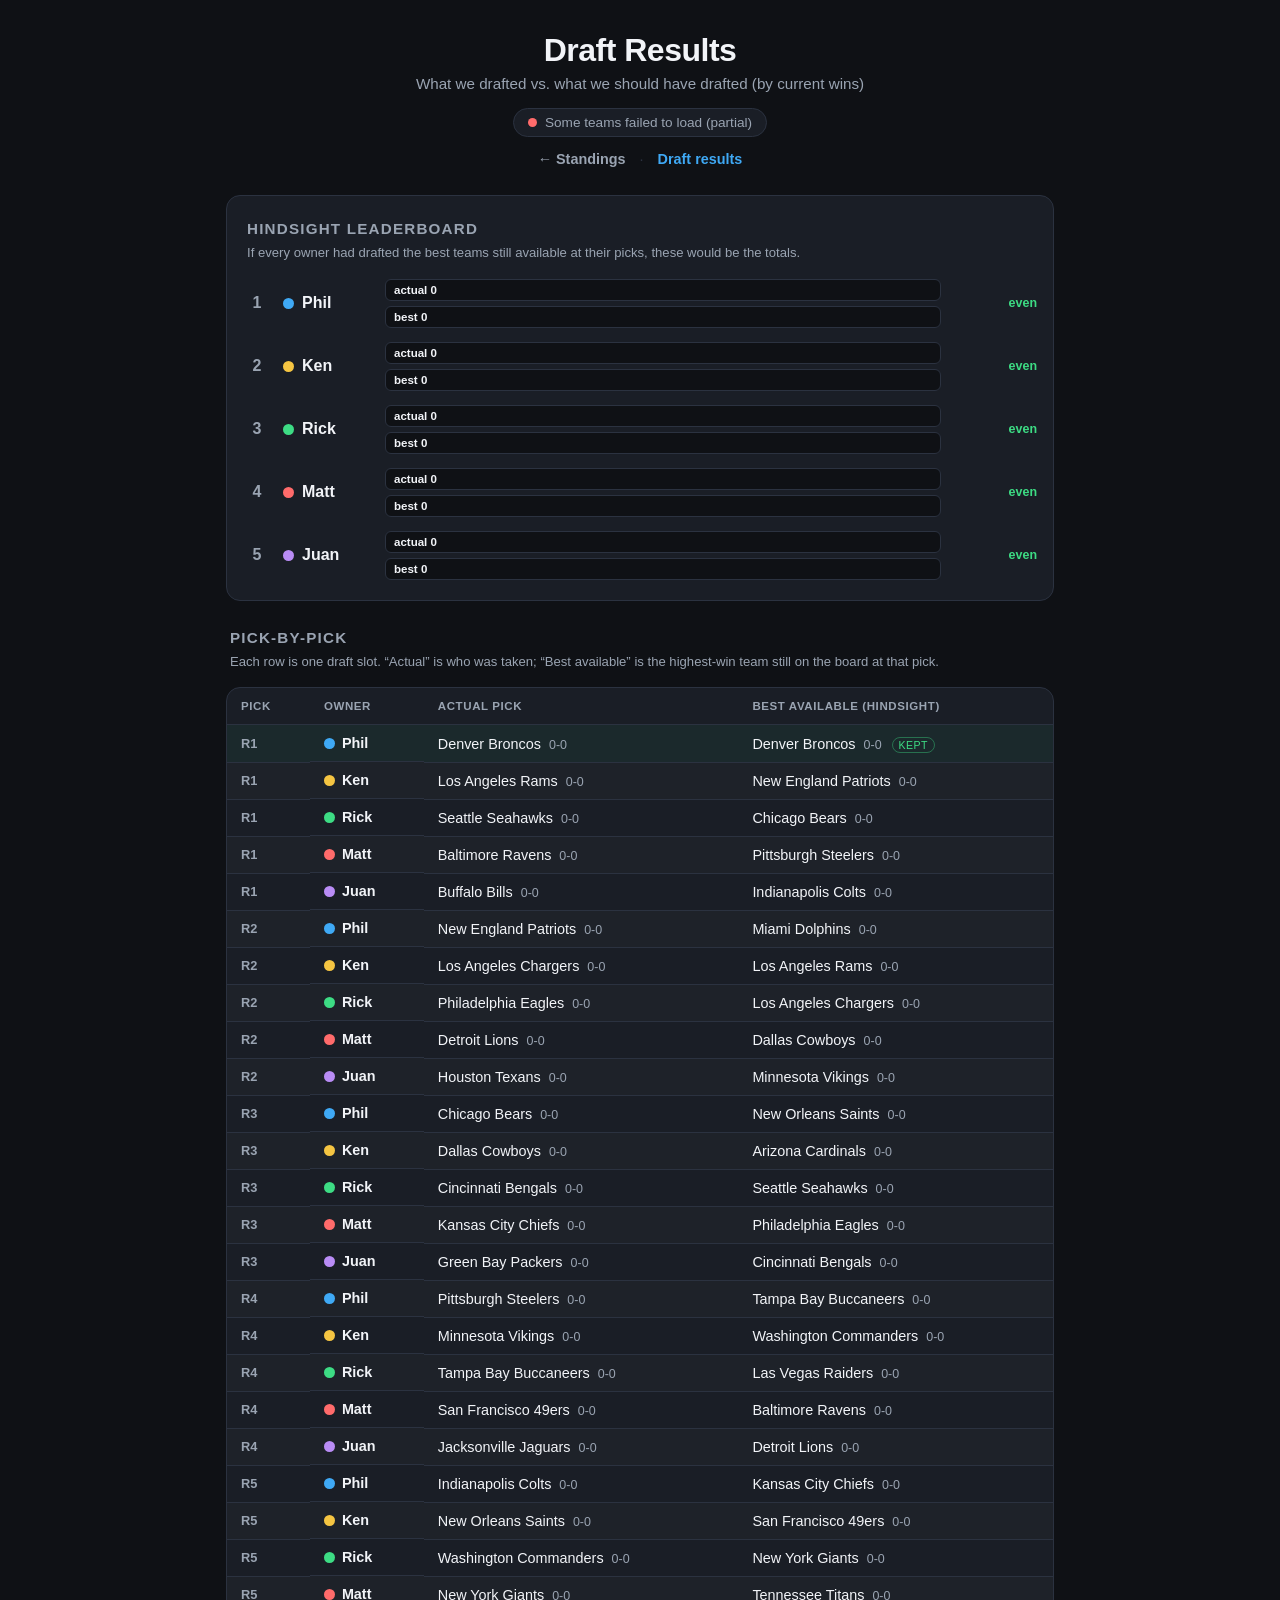
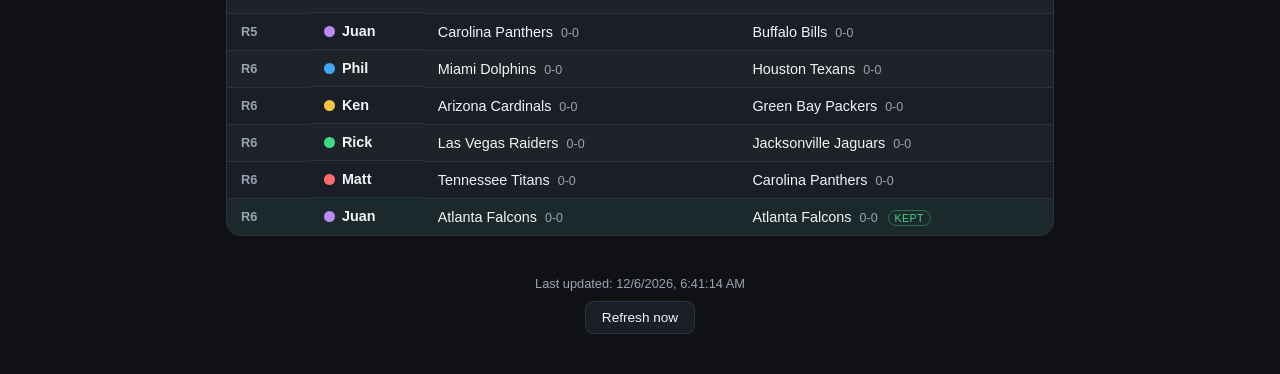
==== draft.html @ 3d4bad56 "Add draft results page (actual vs. hindsight best-available) - New draft.html/draft.js: pick-by-pick" ====
<!DOCTYPE html>
<html lang="en">
<head>
  <meta charset="UTF-8" />
  <meta name="viewport" content="width=device-width, initial-scale=1.0" />
  <title>NFL Wins Pool – Draft Results</title>
  <link rel="stylesheet" href="styles.css" />
</head>
<body>
  <header class="page-header">
    <h1>Draft Results</h1>
    <p class="subtitle">What we drafted vs. what we should have drafted (by current wins)</p>
    <div class="status" id="status">
      <span class="dot" id="statusDot"></span>
      <span id="statusText">Loading…</span>
    </div>
    <p class="nav-links">
      <a href="index.html">&larr; Standings</a>
      <span class="nav-sep">·</span>
      <a href="draft.html" class="active">Draft results</a>
    </p>
  </header>

  <main>
    <section class="chart-section">
      <h2 class="section-title">Hindsight leaderboard</h2>
      <p class="section-hint">
        If every owner had drafted the best teams still available at their
        picks, these would be the totals.
      </p>
      <div id="hindsightSummary" class="hindsight-summary"></div>
    </section>

    <h2 class="section-title standings-title">Pick-by-pick</h2>
    <p class="section-hint">
      Each row is one draft slot. “Actual” is who was taken; “Best available”
      is the highest-win team still on the board at that pick.
    </p>
    <div id="draftTable" class="draft-table-wrap"></div>
  </main>

  <footer class="page-footer">
    <span id="updated">—</span>
    <button id="refreshBtn" type="button">Refresh now</button>
  </footer>

  <script src="draft.js"></script>
</body>
</html>
---- styles.css ----
:root {
  --bg: #0f1115;
  --card: #1a1e26;
  --card-alt: #222834;
  --text: #f2f4f8;
  --muted: #9aa4b2;
  --accent: #3fa9f5;
  --gold: #f5c542;
  --silver: #c0c8d2;
  --bronze: #cd8b52;
  --win: #3ddc84;
  --loss: #ff6b6b;
  --tie: #d0a300;
  --border: #2b3240;
}

* { box-sizing: border-box; }

body {
  margin: 0;
  font-family: -apple-system, BlinkMacSystemFont, "Segoe UI", Roboto, Helvetica, Arial, sans-serif;
  background: var(--bg);
  color: var(--text);
  -webkit-font-smoothing: antialiased;
}

.page-header {
  text-align: center;
  padding: 32px 16px 12px;
}

.page-header h1 {
  margin: 0;
  font-size: 2rem;
  letter-spacing: -0.5px;
}

.subtitle {
  color: var(--muted);
  margin: 6px 0 16px;
  font-size: 0.95rem;
}

.status {
  display: inline-flex;
  align-items: center;
  gap: 8px;
  font-size: 0.85rem;
  color: var(--muted);
  background: var(--card);
  padding: 6px 14px;
  border-radius: 999px;
  border: 1px solid var(--border);
}

.dot {
  width: 9px;
  height: 9px;
  border-radius: 50%;
  background: var(--muted);
}
.dot.live { background: var(--win); box-shadow: 0 0 8px var(--win); }
.dot.error { background: var(--loss); }
.dot.loading { background: var(--tie); animation: pulse 1s infinite; }

@keyframes pulse { 50% { opacity: 0.3; } }

main {
  max-width: 860px;
  margin: 0 auto;
  padding: 16px;
}

.standings {
  display: flex;
  flex-direction: column;
  gap: 12px;
}

.week-note {
  text-align: center;
  font-size: 0.78rem;
  color: var(--muted);
  text-transform: uppercase;
  letter-spacing: 1px;
  margin-bottom: 2px;
}

/* ---------- Chart ---------- */
.section-title {
  font-size: 0.95rem;
  text-transform: uppercase;
  letter-spacing: 1.2px;
  color: var(--muted);
  margin: 8px 4px 12px;
  font-weight: 600;
}
.standings-title { margin-top: 28px; }

.chart-section {
  background: var(--card);
  border: 1px solid var(--border);
  border-radius: 14px;
  padding: 16px 16px 20px;
  margin-bottom: 8px;
}

.chart-wrap {
  position: relative;
  width: 100%;
}

.chart-svg {
  width: 100%;
  height: auto;
  display: block;
  overflow: visible;
}

.axis-label {
  fill: var(--muted);
  font-size: 11px;
  font-family: inherit;
}

.chart-empty {
  color: var(--muted);
  font-size: 0.9rem;
  text-align: center;
  padding: 40px 20px;
}

.chart-legend {
  display: flex;
  flex-wrap: wrap;
  gap: 8px 18px;
  justify-content: center;
  margin-top: 16px;
}

.legend-item {
  display: inline-flex;
  align-items: center;
  gap: 7px;
  font-size: 0.85rem;
  color: var(--text);
}
.legend-swatch {
  width: 14px;
  height: 14px;
  border-radius: 4px;
  display: inline-block;
}

/* Tooltips over the chart */
.chart-tooltips {
  position: absolute;
  inset: 0;
  pointer-events: none;
}
.tt-col {
  position: absolute;
  top: 0;
  bottom: 0;
  width: 0;
  opacity: 0;
  transition: opacity 0.12s ease;
}
.tt-col.show { opacity: 1; }
.tt-box {
  position: absolute;
  top: 8px;
  left: 8px;
  background: rgba(15, 17, 21, 0.96);
  border: 1px solid var(--border);
  border-radius: 10px;
  padding: 8px 10px;
  min-width: 120px;
  box-shadow: 0 6px 24px rgba(0, 0, 0, 0.5);
  transform: translateX(-50%);
  white-space: nowrap;
}
.tt-title {
  font-size: 0.72rem;
  text-transform: uppercase;
  letter-spacing: 0.6px;
  color: var(--muted);
  margin-bottom: 5px;
}
.tt-row {
  display: flex;
  align-items: center;
  gap: 7px;
  font-size: 0.82rem;
  line-height: 1.5;
}
.tt-swatch {
  width: 9px;
  height: 9px;
  border-radius: 2px;
  flex: 0 0 auto;
}
.tt-name { flex: 1; }
.tt-val {
  font-weight: 700;
  font-variant-numeric: tabular-nums;
  padding-left: 8px;
}
rect.hit { cursor: crosshair; }

.card {
  background: var(--card);
  border: 1px solid var(--border);
  border-radius: 14px;
  overflow: hidden;
}

.row {
  display: grid;
  grid-template-columns: 48px 1fr auto auto;
  align-items: center;
  gap: 12px;
  padding: 16px 18px;
  cursor: pointer;
  user-select: none;
}

.row:hover { background: var(--card-alt); }

.rank {
  font-size: 1.15rem;
  font-weight: 700;
  color: var(--muted);
  text-align: center;
}
.rank.r1 { color: var(--gold); }
.rank.r2 { color: var(--silver); }
.rank.r3 { color: var(--bronze); }

.owner {
  display: flex;
  flex-direction: column;
  gap: 2px;
}
.owner-name {
  font-size: 1.2rem;
  font-weight: 600;
}
.owner-remaining {
  font-size: 0.75rem;
  color: var(--muted);
  font-weight: 500;
}

.wins {
  font-size: 1.5rem;
  font-weight: 800;
  color: var(--accent);
  font-variant-numeric: tabular-nums;
}
.wins .lbl {
  font-size: 0.7rem;
  font-weight: 600;
  color: var(--muted);
  text-transform: uppercase;
  letter-spacing: 0.5px;
  margin-left: 4px;
}

.chevron {
  color: var(--muted);
  transition: transform 0.2s ease;
  font-size: 0.8rem;
}
.card.open .chevron { transform: rotate(90deg); }

.teams {
  display: none;
  border-top: 1px solid var(--border);
  background: var(--bg);
}
.card.open .teams { display: block; }

.team {
  display: block;
  padding: 10px 18px 10px 66px;
  font-size: 0.95rem;
  border-bottom: 1px solid var(--border);
}
.team:last-child { border-bottom: none; }

.team-main {
  display: flex;
  justify-content: space-between;
  align-items: baseline;
  gap: 12px;
}

.team-name { color: var(--text); }

.team-stats {
  display: flex;
  gap: 10px;
  align-items: baseline;
}

.rec {
  font-variant-numeric: tabular-nums;
  font-weight: 600;
}
.rec.winning { color: var(--win); }
.rec.losing { color: var(--loss); }
.rec.even { color: var(--tie); }

.t-remaining {
  color: var(--muted);
  font-variant-numeric: tabular-nums;
  font-size: 0.8rem;
}

.team-sub {
  margin-top: 3px;
  font-size: 0.82rem;
}

.team-opp {
  color: var(--muted);
  display: inline-flex;
  align-items: center;
  gap: 6px;
}
.team-opp.muted { font-style: italic; opacity: 0.7; }

.mbadge {
  font-size: 0.68rem;
  font-weight: 600;
  text-transform: uppercase;
  letter-spacing: 0.4px;
  padding: 1px 6px;
  border-radius: 999px;
  background: var(--card-alt);
  color: var(--muted);
}
.mbadge.live {
  background: rgba(61, 220, 132, 0.15);
  color: var(--win);
}
.mbadge.done {
  background: transparent;
  color: var(--muted);
}

.page-footer {
  text-align: center;
  color: var(--muted);
  font-size: 0.8rem;
  padding: 24px 16px 40px;
  display: flex;
  flex-direction: column;
  align-items: center;
  gap: 10px;
}

#refreshBtn {
  background: var(--card);
  color: var(--text);
  border: 1px solid var(--border);
  padding: 8px 16px;
  border-radius: 8px;
  font-size: 0.85rem;
  cursor: pointer;
}
#refreshBtn:hover { background: var(--card-alt); }
#refreshBtn:disabled { opacity: 0.5; cursor: default; }

@media (max-width: 480px) {
  .row { grid-template-columns: 36px 1fr auto; padding: 14px; }
  .chevron { display: none; }
  .team { padding-left: 18px; }
  .owner { font-size: 1.05rem; }
  .wins { font-size: 1.3rem; }
}

/* ---------- Nav links between pages ---------- */
.nav-links {
  margin: 14px 0 0;
  font-size: 0.9rem;
}
.nav-links a {
  color: var(--muted);
  text-decoration: none;
  padding: 4px 2px;
  font-weight: 600;
}
.nav-links a:hover { color: var(--text); }
.nav-links a.active { color: var(--accent); }
.nav-sep { color: var(--border); margin: 0 8px; }

/* ---------- Draft page ---------- */
.section-hint {
  color: var(--muted);
  font-size: 0.82rem;
  line-height: 1.5;
  margin: -6px 4px 16px;
}

.hindsight-summary {
  display: flex;
  flex-direction: column;
  gap: 14px;
}
.hs-row {
  display: grid;
  grid-template-columns: 28px 90px 1fr auto;
  align-items: center;
  gap: 12px;
}
.hs-rank {
  font-weight: 700;
  color: var(--muted);
  text-align: center;
}
.hs-name {
  display: flex;
  align-items: center;
  gap: 8px;
  font-weight: 600;
  font-size: 1rem;
}
.hs-dot {
  width: 11px;
  height: 11px;
  border-radius: 50%;
  display: inline-block;
  flex: 0 0 auto;
}
.hs-bars {
  display: flex;
  flex-direction: column;
  gap: 5px;
}
.hs-bar-track {
  position: relative;
  background: var(--bg);
  border: 1px solid var(--border);
  border-radius: 6px;
  height: 22px;
  overflow: hidden;
}
.hs-bar {
  position: absolute;
  top: 0;
  left: 0;
  bottom: 0;
  border-radius: 5px 0 0 5px;
  transition: width 0.4s ease;
}
.hs-bar.actual { background: #3a4351; }
.hs-bar-label {
  position: absolute;
  left: 8px;
  top: 50%;
  transform: translateY(-50%);
  font-size: 0.72rem;
  font-weight: 600;
  color: var(--text);
  white-space: nowrap;
  z-index: 1;
}
.hs-delta {
  font-size: 0.78rem;
  color: var(--win);
  font-weight: 600;
  white-space: nowrap;
  min-width: 84px;
  text-align: right;
}

.draft-table-wrap {
  overflow-x: auto;
  border: 1px solid var(--border);
  border-radius: 14px;
  background: var(--card);
}
.draft-table {
  width: 100%;
  border-collapse: collapse;
  font-size: 0.9rem;
}
.draft-table th {
  text-align: left;
  padding: 12px 14px;
  font-size: 0.72rem;
  text-transform: uppercase;
  letter-spacing: 0.6px;
  color: var(--muted);
  border-bottom: 1px solid var(--border);
  white-space: nowrap;
}
.draft-table td {
  padding: 10px 14px;
  border-bottom: 1px solid var(--border);
  vertical-align: middle;
}
.draft-table tbody tr:last-child td { border-bottom: none; }
.draft-table tbody tr:nth-child(even) { background: rgba(255, 255, 255, 0.015); }
.draft-table tbody tr.match { background: rgba(61, 220, 132, 0.06); }

.pick-num {
  color: var(--muted);
  font-weight: 700;
  font-size: 0.8rem;
  white-space: nowrap;
}
.pick-owner {
  display: flex;
  align-items: center;
  gap: 7px;
  font-weight: 600;
  white-space: nowrap;
}
.rec-mini {
  color: var(--muted);
  font-size: 0.78rem;
  font-variant-numeric: tabular-nums;
  margin-left: 4px;
}
.best-cell { color: var(--text); }
.same-tag {
  font-size: 0.66rem;
  text-transform: uppercase;
  letter-spacing: 0.4px;
  color: var(--win);
  border: 1px solid rgba(61, 220, 132, 0.4);
  border-radius: 999px;
  padding: 1px 6px;
  margin-left: 6px;
}

@media (max-width: 560px) {
  .hs-row { grid-template-columns: 22px 70px 1fr; }
  .hs-delta { grid-column: 2 / -1; text-align: left; min-width: 0; }
  .draft-table th, .draft-table td { padding: 8px 10px; font-size: 0.82rem; }
}
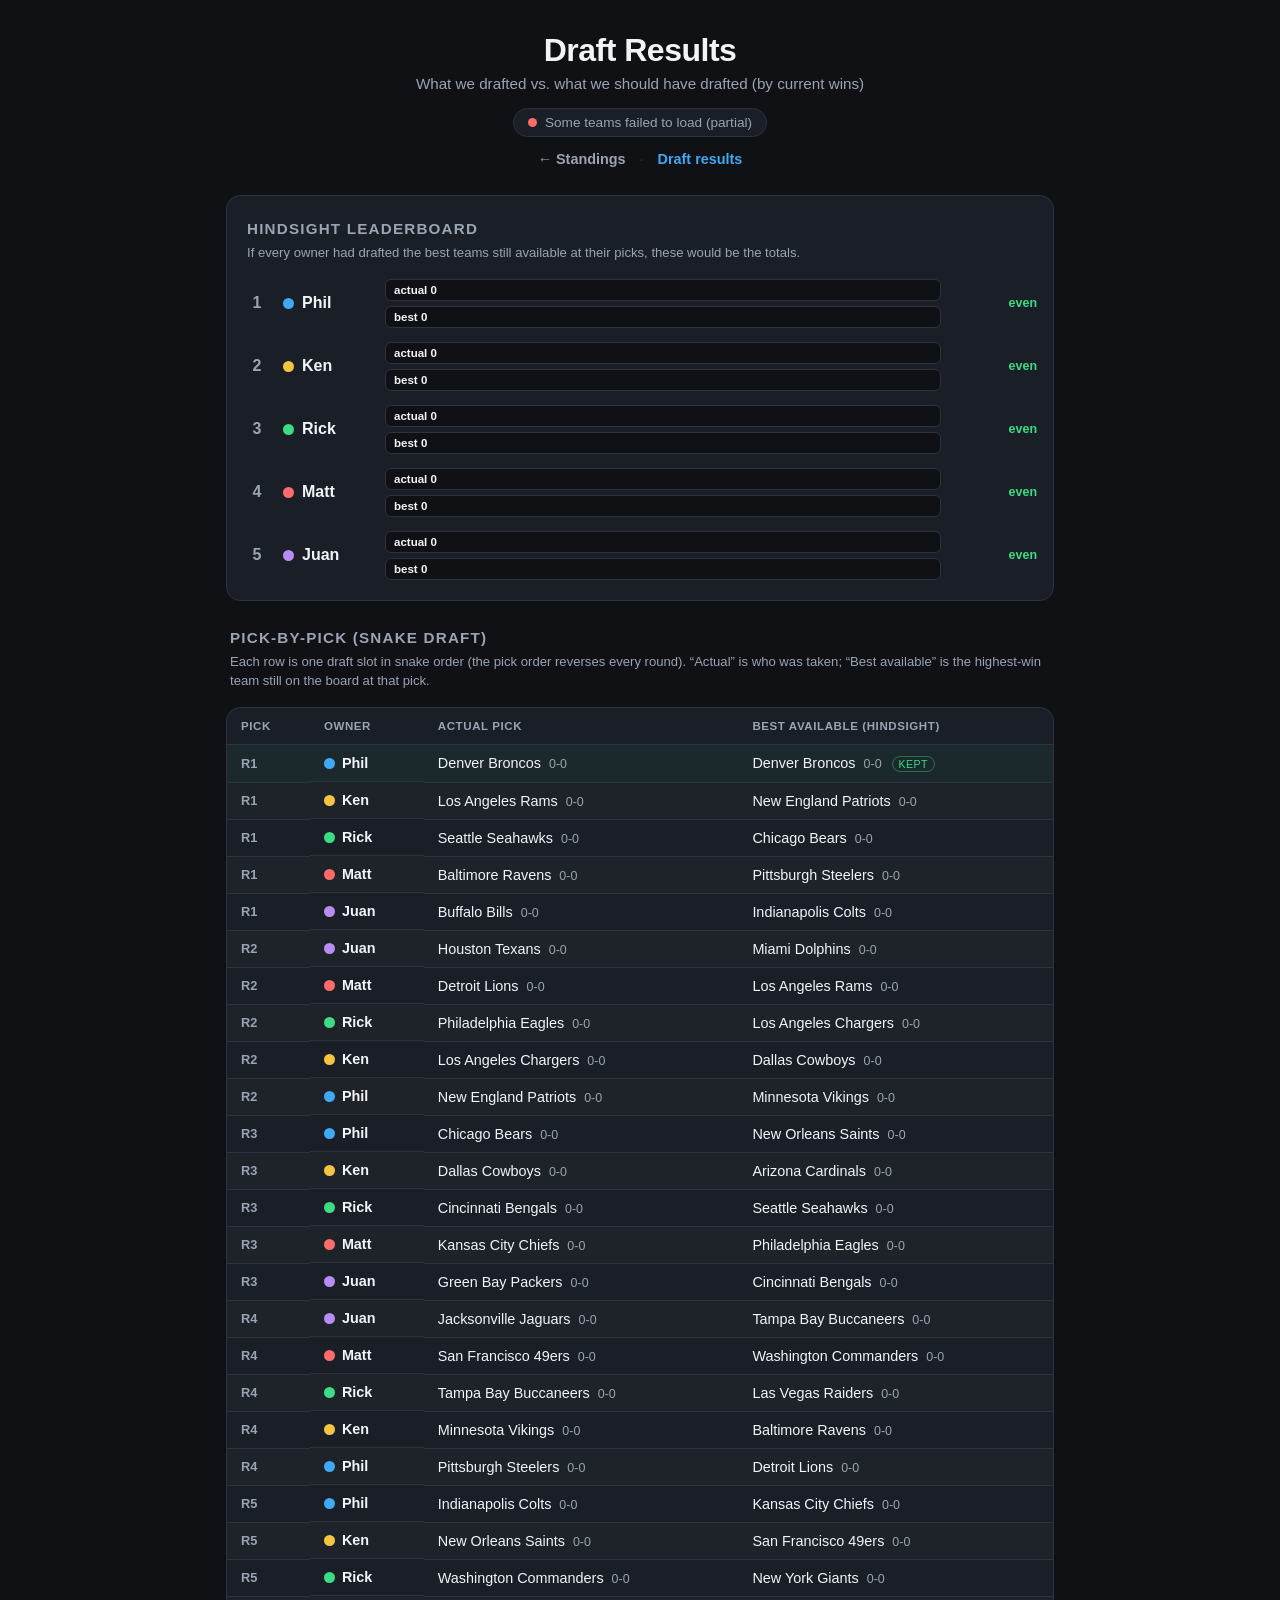
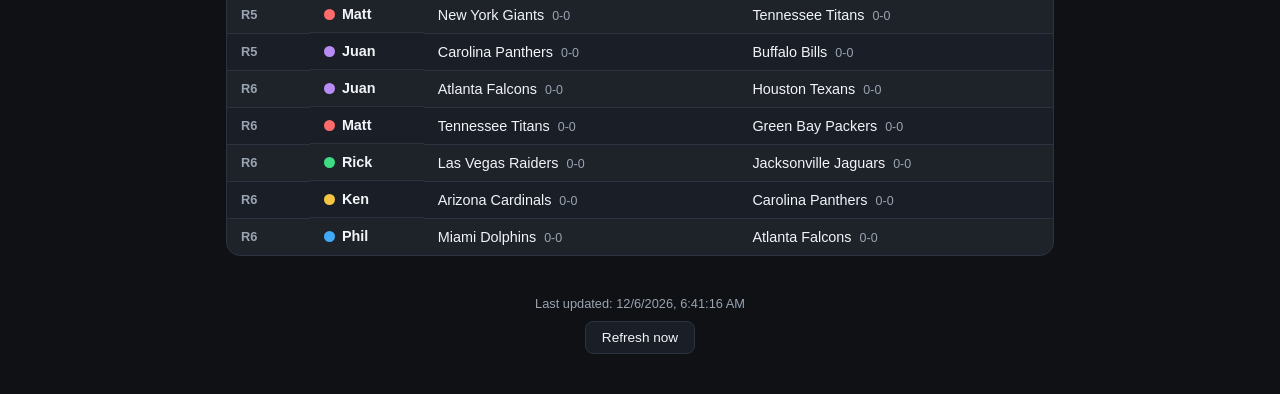
==== commit a0131664: "Fix draft page to use snake order Pick-by-pick table and hindsight simulation now reverse the owner " ====
--- a/draft.html
+++ b/draft.html
@@ -31,10 +31,11 @@
       <div id="hindsightSummary" class="hindsight-summary"></div>
     </section>
 
-    <h2 class="section-title standings-title">Pick-by-pick</h2>
+    <h2 class="section-title standings-title">Pick-by-pick (snake draft)</h2>
     <p class="section-hint">
-      Each row is one draft slot. “Actual” is who was taken; “Best available”
-      is the highest-win team still on the board at that pick.
+      Each row is one draft slot in snake order (the pick order reverses every
+      round). “Actual” is who was taken; “Best available” is the highest-win
+      team still on the board at that pick.
     </p>
     <div id="draftTable" class="draft-table-wrap"></div>
   </main>
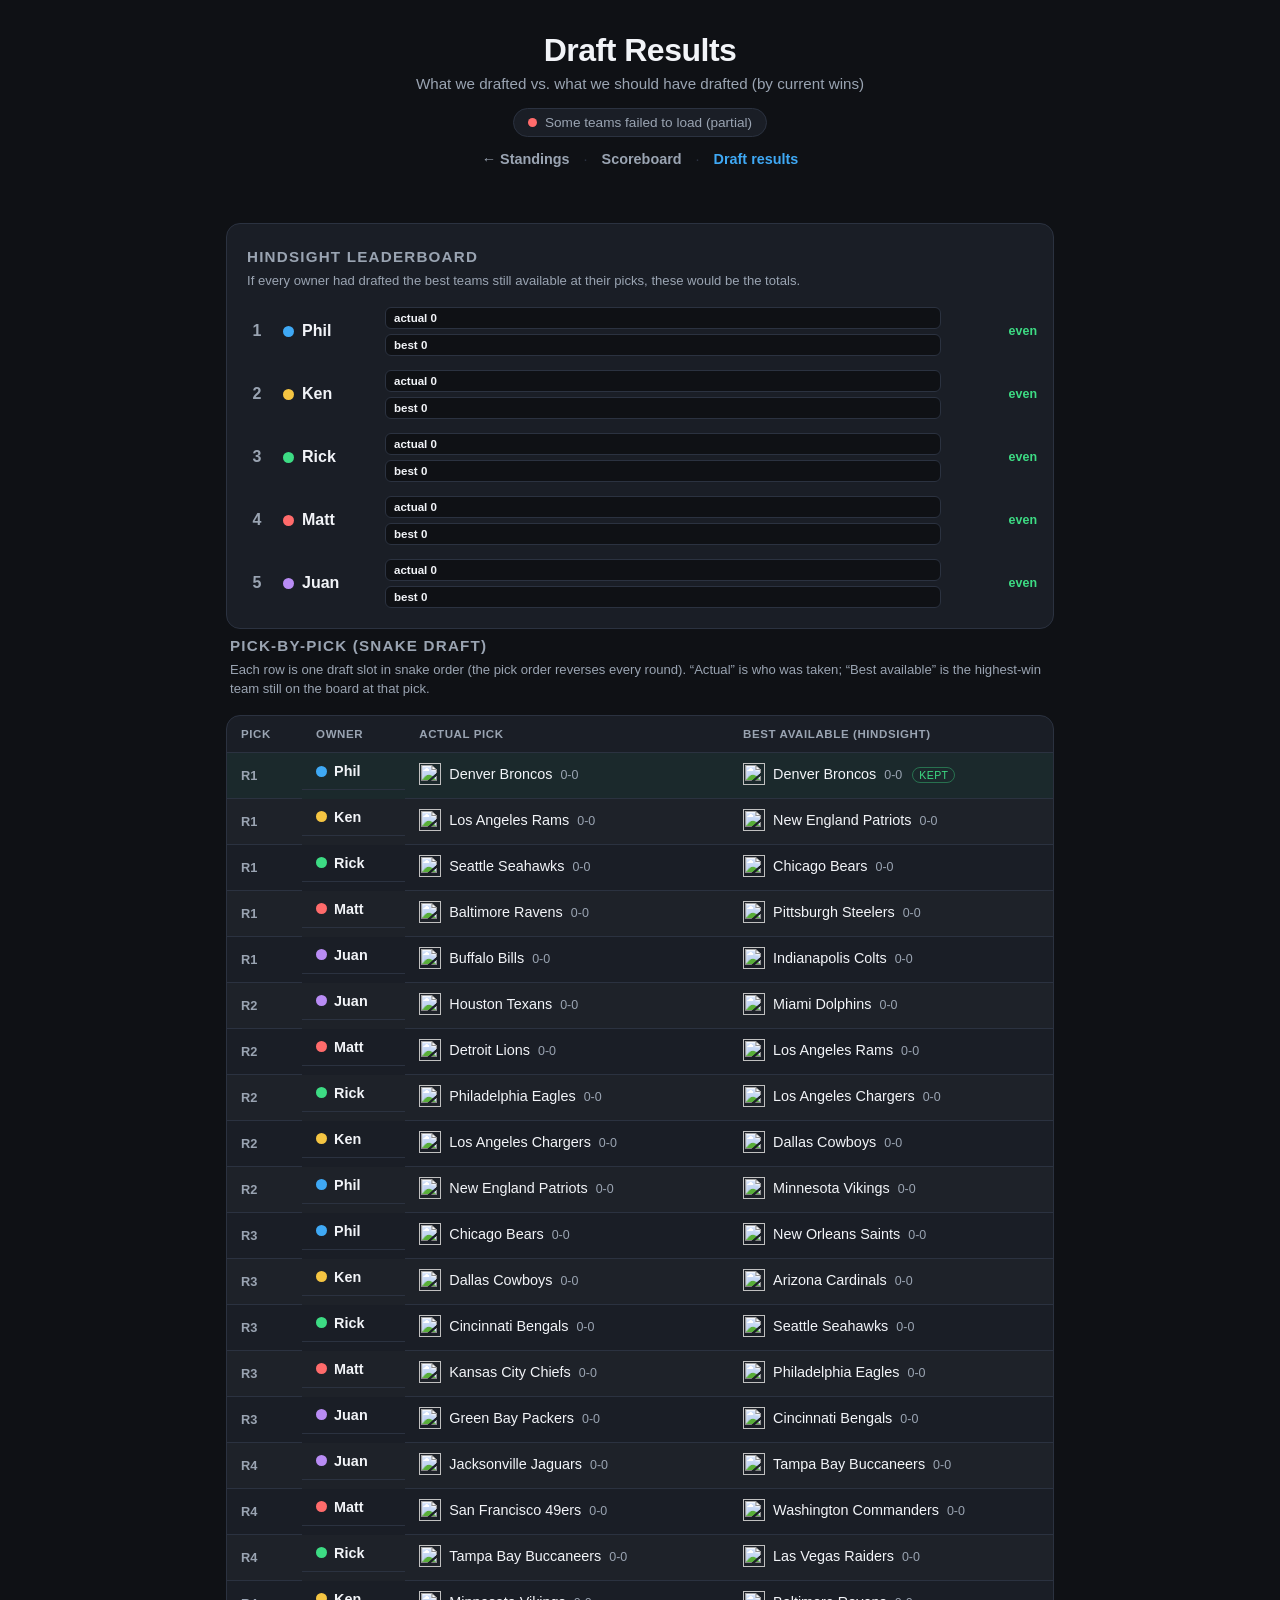
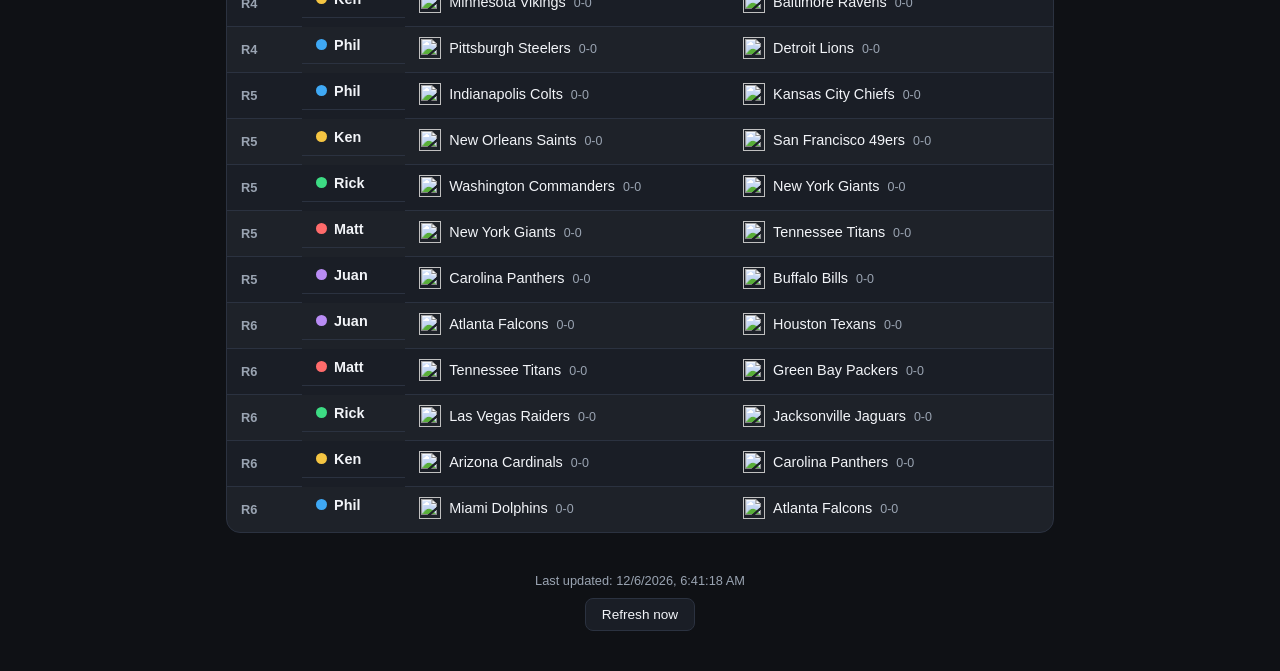
==== commit a11d7573: "Add live weekly scoreboard page with owner tags and week navigation" ====
--- a/draft.html
+++ b/draft.html
@@ -16,6 +16,8 @@
     </div>
     <p class="nav-links">
       <a href="index.html">&larr; Standings</a>
+      <span class="nav-sep">·</span>
+      <a href="scoreboard.html">Scoreboard</a>
       <span class="nav-sep">·</span>
       <a href="draft.html" class="active">Draft results</a>
     </p>
--- a/styles.css
+++ b/styles.css
@@ -95,13 +95,14 @@
   margin: 8px 4px 12px;
   font-weight: 600;
 }
-.standings-title { margin-top: 28px; }
+.standings-title { margin-top: 0; }
 
 .chart-section {
   background: var(--card);
   border: 1px solid var(--border);
   border-radius: 14px;
   padding: 16px 16px 20px;
+  margin-top: 28px;
   margin-bottom: 8px;
 }
 
@@ -251,6 +252,19 @@
   color: var(--muted);
   font-weight: 500;
 }
+.owner-logos {
+  display: inline-flex;
+  align-items: center;
+  gap: 5px;
+  margin-top: 5px;
+  flex-wrap: wrap;
+}
+.owner-logo {
+  width: 22px;
+  height: 22px;
+  object-fit: contain;
+  flex: 0 0 auto;
+}
 
 .wins {
   font-size: 1.5rem;
@@ -297,6 +311,32 @@
 }
 
 .team-name { color: var(--text); }
+
+.team-name-wrap {
+  display: inline-flex;
+  align-items: center;
+  gap: 8px;
+  min-width: 0;
+}
+.team-logo {
+  width: 26px;
+  height: 26px;
+  object-fit: contain;
+  flex: 0 0 auto;
+}
+
+.team-cell-inner {
+  display: inline-flex;
+  align-items: center;
+  gap: 8px;
+}
+.pick-logo {
+  width: 22px;
+  height: 22px;
+  object-fit: contain;
+  flex: 0 0 auto;
+  vertical-align: middle;
+}
 
 .team-stats {
   display: flex;
@@ -542,3 +582,136 @@
   .hs-delta { grid-column: 2 / -1; text-align: left; min-width: 0; }
   .draft-table th, .draft-table td { padding: 8px 10px; font-size: 0.82rem; }
 }
+
+/* ---------- Scoreboard page ---------- */
+.week-nav {
+  display: flex;
+  align-items: center;
+  justify-content: space-between;
+  gap: 12px;
+  margin-bottom: 12px;
+}
+.week-nav .section-title { margin: 0; text-align: center; flex: 1; }
+.week-nav button {
+  background: var(--card);
+  color: var(--text);
+  border: 1px solid var(--border);
+  padding: 8px 14px;
+  border-radius: 8px;
+  font-size: 0.85rem;
+  cursor: pointer;
+  white-space: nowrap;
+}
+.week-nav button:hover:not(:disabled) { background: var(--card-alt); }
+.week-nav button:disabled { opacity: 0.4; cursor: default; }
+
+.scoreboard {
+  display: grid;
+  grid-template-columns: 1fr 1fr;
+  gap: 12px;
+}
+
+.sb-game {
+  background: var(--card);
+  border: 1px solid var(--border);
+  border-radius: 14px;
+  padding: 12px 14px;
+  display: flex;
+  flex-direction: column;
+  gap: 10px;
+}
+.sb-game.sb-live {
+  border-color: rgba(61, 220, 132, 0.5);
+  box-shadow: 0 0 0 1px rgba(61, 220, 132, 0.15) inset;
+}
+
+.sb-status {
+  text-align: center;
+  font-size: 0.72rem;
+  font-weight: 700;
+  text-transform: uppercase;
+  letter-spacing: 0.6px;
+  color: var(--muted);
+}
+.sb-status.in { color: var(--win); }
+.sb-status.post { color: var(--muted); }
+.sb-state-label { display: inline-block; }
+
+.sb-teams {
+  display: flex;
+  flex-direction: column;
+  gap: 8px;
+}
+.sb-team {
+  display: grid;
+  grid-template-columns: auto 1fr auto;
+  align-items: center;
+  gap: 10px;
+}
+.sb-team.loser { opacity: 0.62; }
+.sb-team.winner .sb-team-name { font-weight: 700; }
+
+.sb-logo {
+  width: 30px;
+  height: 30px;
+  object-fit: contain;
+  flex: 0 0 auto;
+}
+.sb-team-info {
+  display: flex;
+  flex-direction: column;
+  gap: 2px;
+  min-width: 0;
+}
+.sb-team-name {
+  font-size: 0.98rem;
+  font-weight: 600;
+  white-space: nowrap;
+  overflow: hidden;
+  text-overflow: ellipsis;
+}
+.sb-team-meta {
+  display: flex;
+  align-items: center;
+  gap: 8px;
+  flex-wrap: wrap;
+}
+.sb-record {
+  font-size: 0.76rem;
+  color: var(--muted);
+  font-variant-numeric: tabular-nums;
+}
+.sb-owner {
+  font-size: 0.68rem;
+  font-weight: 700;
+  text-transform: uppercase;
+  letter-spacing: 0.4px;
+  padding: 1px 7px;
+  border-radius: 999px;
+  border: 1px solid var(--border);
+  color: var(--muted);
+  white-space: nowrap;
+}
+.sb-owner-none { opacity: 0.5; }
+
+.sb-score {
+  font-size: 1.5rem;
+  font-weight: 800;
+  font-variant-numeric: tabular-nums;
+  min-width: 2ch;
+  text-align: right;
+}
+.sb-team.winner .sb-score { color: var(--win); }
+
+.sb-meta {
+  font-size: 0.72rem;
+  color: var(--muted);
+  text-align: center;
+  border-top: 1px solid var(--border);
+  padding-top: 8px;
+}
+
+@media (max-width: 620px) {
+  .scoreboard { grid-template-columns: 1fr; }
+}
+
